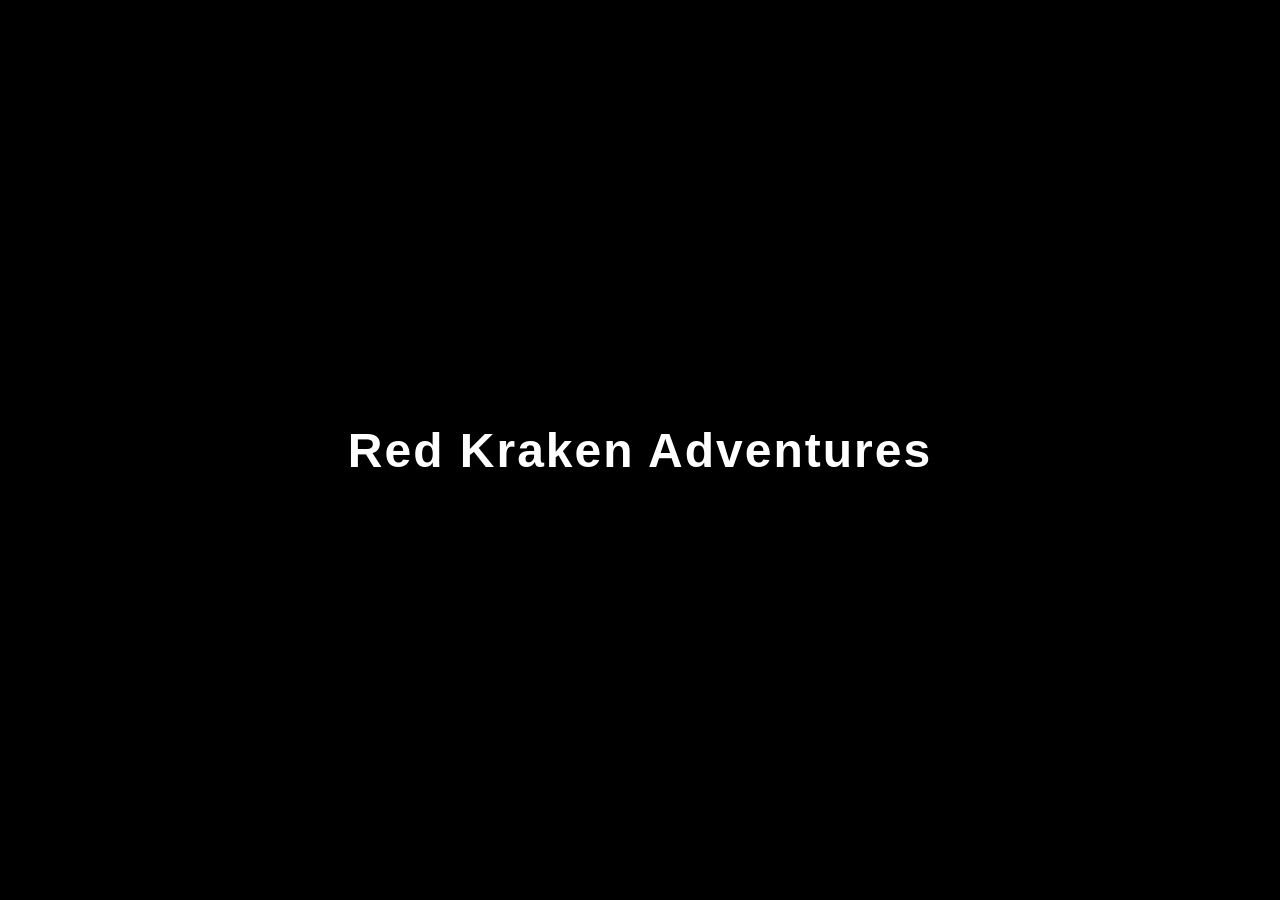
==== index.html @ 84e91ad6 "Add files via upload" ====
<!DOCTYPE html>
<html lang="en">
<head>
    <meta charset="UTF-8">
    <meta name="viewport" content="width=device-width, initial-scale=1.0">
    <title>Red Kraken Adventures</title>
    <link rel="stylesheet" href="style.css">
</head>
<body>
    <h1>Red Kraken Adventures</h1>
</body>
</html>
---- style.css ----
body {
    background-color: #000000;
    color: #ffffff;
    font-family: Arial, Helvetica, sans-serif;
    margin: 0;
    padding: 0;
    display: flex;
    justify-content: center;
    align-items: center;
    height: 100vh;
    text-align: center;
}

h1 {
    font-size: 3rem;
    letter-spacing: 2px;
}
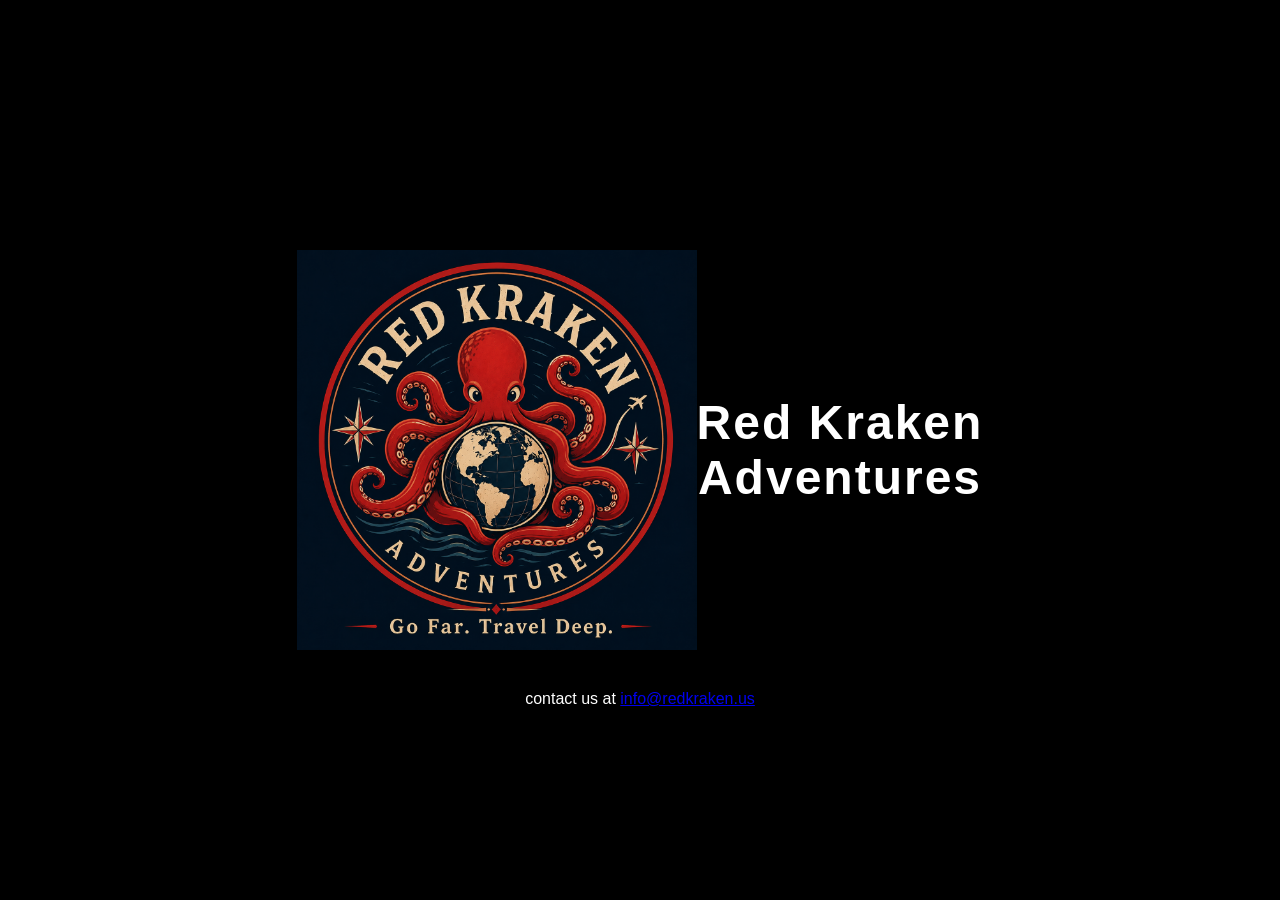
==== commit 4cdf069b: "updated test" ====
--- a/index.html
+++ b/index.html
@@ -3,10 +3,15 @@
 <head>
     <meta charset="UTF-8">
     <meta name="viewport" content="width=device-width, initial-scale=1.0">
-    <title>Red Kraken Adventures</title>
+    <title>Red Kraken lo Adventures</title>
     <link rel="stylesheet" href="style.css">
 </head>
 <body>
-    <h1>Red Kraken Adventures</h1>
+    <img src="images/logo.png" alt="Red Kraken" width="400" height="400">
+    <h1>Red Kraken<BR>Adventures</h1>
+
+<p></p>
+
+    <p class="contact-line">contact us at <a href="mailto:info@redkraken.us">info@redkraken.us</a></p>
 </body>
 </html>
--- a/style.css
+++ b/style.css
@@ -15,3 +15,12 @@
     font-size: 3rem;
     letter-spacing: 2px;
 }
+
+.contact-line {
+    position: fixed;
+    bottom: 2in;
+    left: 0;
+    width: 100%;
+    margin: 0;
+    text-align: center;
+}
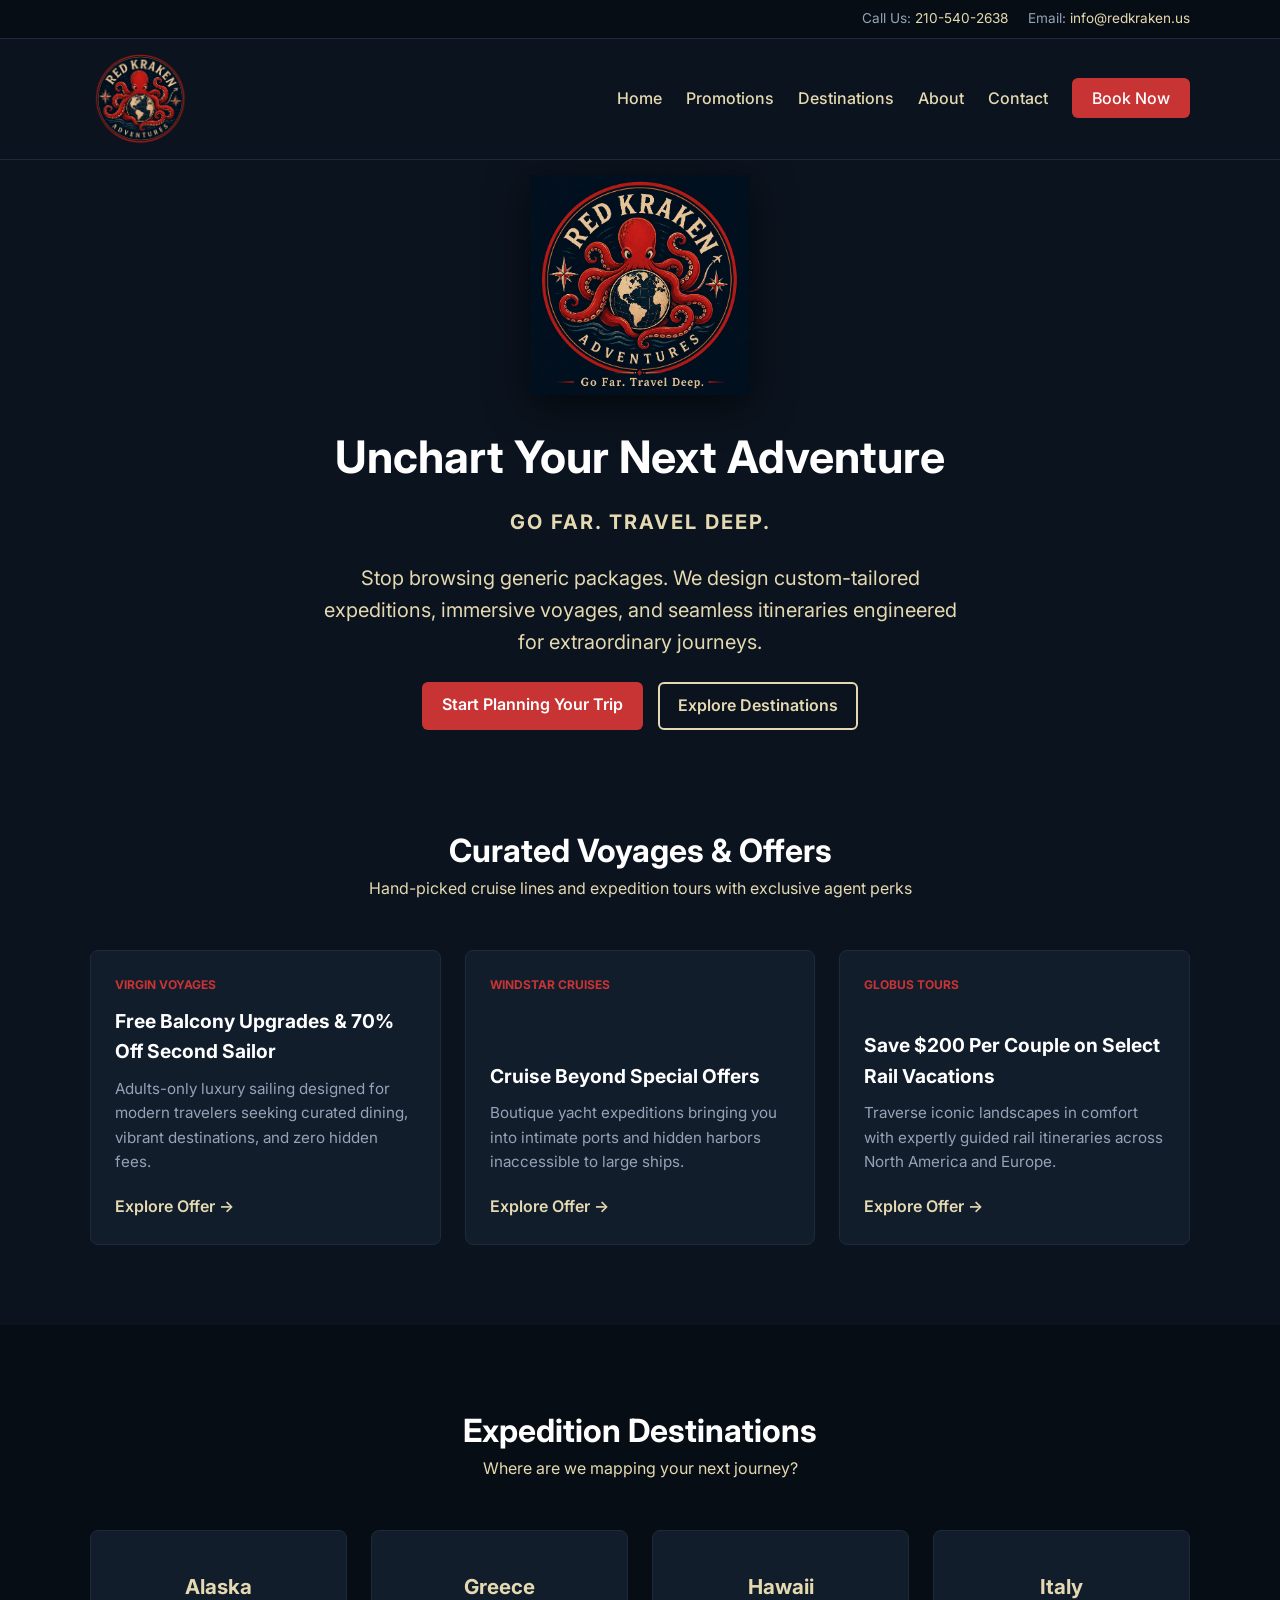
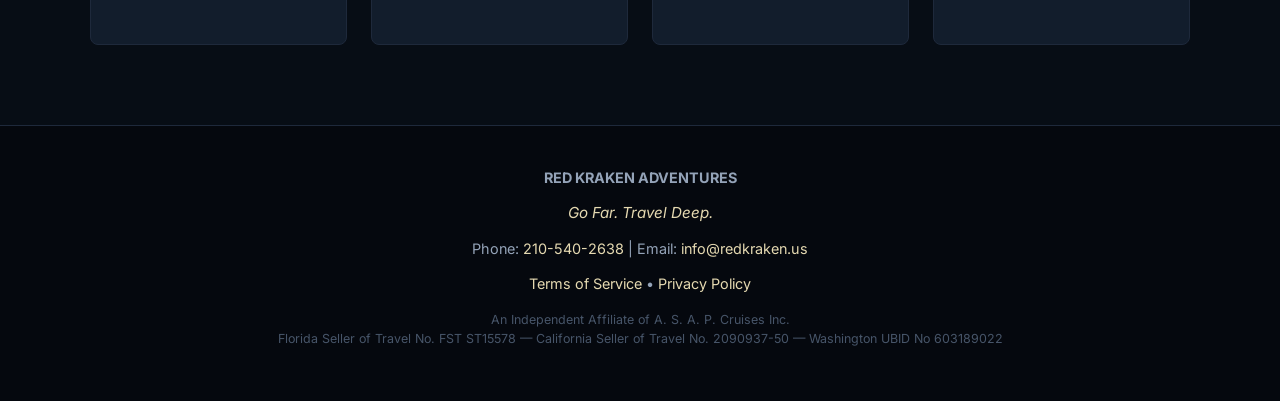
==== commit 327ec044: "updated again with gemeni help" ====
--- a/index.html
+++ b/index.html
@@ -1,17 +1,141 @@
 <!DOCTYPE html>
 <html lang="en">
 <head>
-    <meta charset="UTF-8">
-    <meta name="viewport" content="width=device-width, initial-scale=1.0">
-    <title>Red Kraken lo Adventures</title>
-    <link rel="stylesheet" href="style.css">
+  <meta charset="UTF-8" />
+  <meta name="viewport" content="width=device-width, initial-scale=1.0" />
+  <title>Red Kraken Adventures | Go Far. Travel Deep.</title>
+  <meta name="description" content="Red Kraken Adventures — Go Far. Travel Deep. We curate custom expeditions, luxury voyages, and tailor-made adventure itineraries." />
+  <link rel="stylesheet" href="style.css" />
+  <link rel="preconnect" href="https://fonts.googleapis.com">
+  <link rel="preconnect" href="https://fonts.gstatic.com" crossorigin>
+  <link href="https://fonts.googleapis.com/css2?family=Inter:wght@300;400;600;700&display=swap" rel="stylesheet">
 </head>
 <body>
-    <img src="images/logo.png" alt="Red Kraken" width="400" height="400">
-    <h1>Red Kraken<BR>Adventures</h1>
 
-<p></p>
+  <!-- Top Utility Bar -->
+  <div class="top-bar">
+    <div class="container top-bar-content">
+      <span>Call Us: <a href="tel:2105402638">210-540-2638</a></span>
+      <span>Email: <a href="mailto:info@redkraken.us">info@redkraken.us</a></span>
+    </div>
+  </div>
 
-    <p class="contact-line">contact us at <a href="mailto:info@redkraken.us">info@redkraken.us</a></p>
+  <!-- Header & Navigation -->
+  <header class="navbar">
+    <div class="container nav-container">
+      <a href="/" class="brand-logo">
+        <img src="images/smlogo.png" alt="Red Kraken Adventures" class="logo-img" />
+      </a>
+      <nav>
+        <ul class="nav-links">
+          <li><a href="#home">Home</a></li>
+          <li><a href="#promotions">Promotions</a></li>
+          <li><a href="#destinations">Destinations</a></li>
+          <li><a href="#about">About</a></li>
+          <li><a href="#contact">Contact</a></li>
+          <li><a href="https://tap6.myagentgenie.com/redkraken/advanced-travel-search/" class="btn-primary">Book Now</a></li>
+        </ul>
+      </nav>
+    </div>
+  </header>
+
+  <!-- Hero Section -->
+  <section id="home" class="hero">
+    <div class="hero-overlay"></div>
+    <div class="hero-content">
+      <!-- Large Featured Artwork Display -->
+      <div class="hero-logo-wrapper">
+        <img src="images/logo with tag.png" alt="Red Kraken Adventures Emblem" class="hero-logo-img" />
+      </div>
+      
+      <h1>Unchart Your Next Adventure</h1>
+      <p class="tagline">Go Far. Travel Deep.</p>
+      <p class="hero-subtext">Stop browsing generic packages. We design custom-tailored expeditions, immersive voyages, and seamless itineraries engineered for extraordinary journeys.</p>
+      
+      <div class="hero-buttons">
+        <a href="#contact" class="btn-primary">Start Planning Your Trip</a>
+        <a href="https://tap6.myagentgenie.com/redkraken/advanced-travel-search/" class="btn-secondary">Explore Destinations</a>
+      </div>
+    </div>
+  </section>
+
+  <!-- Featured Offers Section -->
+  <section id="promotions" class="section">
+    <div class="container">
+      <div class="section-title">
+        <h2>Curated Voyages & Offers</h2>
+        <p>Hand-picked cruise lines and expedition tours with exclusive agent perks</p>
+      </div>
+
+      <div class="grid cards-grid">
+        <!-- Card 1 -->
+        <div class="card">
+          <div class="card-badge">Virgin Voyages</div>
+          <div class="card-body">
+            <h3>Free Balcony Upgrades & 70% Off Second Sailor</h3>
+            <p>Adults-only luxury sailing designed for modern travelers seeking curated dining, vibrant destinations, and zero hidden fees.</p>
+            <a href="https://tap6.myagentgenie.com/redkraken/offers/?type=cruise" class="card-link">Explore Offer &rarr;</a>
+          </div>
+        </div>
+
+        <!-- Card 2 -->
+        <div class="card">
+          <div class="card-badge">Windstar Cruises</div>
+          <div class="card-body">
+            <h3>Cruise Beyond Special Offers</h3>
+            <p>Boutique yacht expeditions bringing you into intimate ports and hidden harbors inaccessible to large ships.</p>
+            <a href="https://tap6.myagentgenie.com/redkraken/offers/?type=cruise" class="card-link">Explore Offer &rarr;</a>
+          </div>
+        </div>
+
+        <!-- Card 3 -->
+        <div class="card">
+          <div class="card-badge">Globus Tours</div>
+          <div class="card-body">
+            <h3>Save $200 Per Couple on Select Rail Vacations</h3>
+            <p>Traverse iconic landscapes in comfort with expertly guided rail itineraries across North America and Europe.</p>
+            <a href="https://tap6.myagentgenie.com/redkraken/offers/?type=tour" class="card-link">Explore Offer &rarr;</a>
+          </div>
+        </div>
+      </div>
+    </div>
+  </section>
+
+  <!-- Popular Destinations Grid -->
+  <section id="destinations" class="section bg-alt">
+    <div class="container">
+      <div class="section-title">
+        <h2>Expedition Destinations</h2>
+        <p>Where are we mapping your next journey?</p>
+      </div>
+
+      <div class="grid destinations-grid">
+        <div class="dest-card"><h3>Alaska</h3></div>
+        <div class="dest-card"><h3>Greece</h3></div>
+        <div class="dest-card"><h3>Hawaii</h3></div>
+        <div class="dest-card"><h3>Italy</h3></div>
+      </div>
+    </div>
+  </section>
+
+  <!-- Footer -->
+  <footer id="contact" class="footer">
+    <div class="container footer-content">
+      <p><strong>RED KRAKEN ADVENTURES</strong></p>
+      <p class="footer-tagline">Go Far. Travel Deep.</p>
+      <p>Phone: <a href="tel:2105402638">210-540-2638</a> | Email: <a href="mailto:info@redkraken.us">info@redkraken.us</a></p>
+      
+      <p class="footer-links">
+        <a href="https://tap6.myagentgenie.com/redkraken/terms-of-service">Terms of Service</a> • 
+        <a href="https://tap6.myagentgenie.com/redkraken/privacy-policy">Privacy Policy</a>
+      </p>
+
+      <p class="legal-text">
+        An Independent Affiliate of A. S. A. P. Cruises Inc. <br />
+        Florida Seller of Travel No. FST ST15578 — California Seller of Travel No. 2090937-50 — Washington UBID No 603189022
+      </p>
+    </div>
+  </footer>
+
 </body>
-</html>
+</html>
--- a/style.css
+++ b/style.css
@@ -1,26 +1,348 @@
+/* Color Palette & Global Reset */
+:root {
+  /* Exact deep navy background matched from your logo */
+  --bg-navy: #0B131E; 
+  --bg-navy-card: #121D2C;     /* Slightly lighter dark navy for cards & sections */
+  
+  /* Brand colors derived from logo elements */
+  --kraken-red: #C83434;        /* Deep crimson red from the octopus */
+  --kraken-red-hover: #A72828;
+  --kraken-beige: #E5D9B1;      /* Vintage parchment beige from the logo text */
+  
+  /* Text & Border Colors for Dark Mode */
+  --text-main: #E2E8F0;
+  --text-muted: #94A3B8;
+  --border-color: #1E293B;
+}
+
+* {
+  box-sizing: border-box;
+  margin: 0;
+  padding: 0;
+}
+
 body {
-    background-color: #000000;
-    color: #ffffff;
-    font-family: Arial, Helvetica, sans-serif;
-    margin: 0;
-    padding: 0;
-    display: flex;
-    justify-content: center;
-    align-items: center;
-    height: 100vh;
-    text-align: center;
-}
-
-h1 {
-    font-size: 3rem;
-    letter-spacing: 2px;
-}
-
-.contact-line {
-    position: fixed;
-    bottom: 2in;
-    left: 0;
-    width: 100%;
-    margin: 0;
-    text-align: center;
-}
+  font-family: 'Inter', system-ui, -apple-system, sans-serif;
+  color: var(--text-main);
+  background-color: var(--bg-navy);
+  line-height: 1.6;
+}
+
+.container {
+  max-width: 1140px;
+  margin: 0 auto;
+  padding: 0 20px;
+}
+
+/* Top Utility Bar */
+.top-bar {
+  background-color: #070D15;
+  color: var(--text-muted);
+  font-size: 0.85rem;
+  padding: 8px 0;
+  border-bottom: 1px solid var(--border-color);
+}
+
+.top-bar-content {
+  display: flex;
+  justify-content: flex-end;
+  gap: 20px;
+}
+
+.top-bar a {
+  color: var(--kraken-beige);
+  text-decoration: none;
+}
+
+.top-bar a:hover {
+  color: #ffffff;
+}
+
+/* Navbar */
+.navbar {
+  background-color: var(--bg-navy);
+  border-bottom: 1px solid var(--border-color);
+  position: sticky;
+  top: 0;
+  z-index: 1000;
+}
+
+.nav-container {
+  display: flex;
+  justify-content: space-between;
+  align-items: center;
+  height: 120px; /* Expanded height to accommodate the larger circular logo */
+}
+
+/* Logo Styling */
+.brand-logo {
+  display: flex;
+  align-items: center;
+  text-decoration: none;
+}
+
+.logo-img {
+  max-height: 95px; /* Enlarged logo display */
+  width: auto;
+  display: block;
+  object-fit: contain;
+}
+
+.nav-links {
+  display: flex;
+  list-style: none;
+  align-items: center;
+  gap: 24px;
+}
+
+.nav-links a {
+  text-decoration: none;
+  color: var(--kraken-beige);
+  font-weight: 500;
+  font-size: 1rem;
+  transition: color 0.2s ease;
+}
+
+.nav-links a:hover {
+  color: var(--kraken-red);
+}
+
+/* Buttons */
+.btn-primary {
+  background-color: var(--kraken-red);
+  color: #ffffff !important;
+  padding: 10px 20px;
+  border-radius: 6px;
+  font-weight: 600;
+  text-decoration: none;
+  transition: background 0.2s ease;
+}
+
+.btn-primary:hover {
+  background-color: var(--kraken-red-hover);
+}
+
+.btn-secondary {
+  background-color: transparent;
+  color: var(--kraken-beige);
+  border: 2px solid var(--kraken-beige);
+  padding: 9px 18px;
+  border-radius: 6px;
+  font-weight: 600;
+  text-decoration: none;
+  transition: all 0.2s ease;
+}
+
+.btn-secondary:hover {
+  background-color: var(--kraken-beige);
+  color: var(--bg-navy);
+}
+
+/* Hero Section */
+.hero {
+  position: relative;
+  background: url('https://images.unsplash.com/photo-1507525428034-b723cf961d3e?auto=format&fit=crop&w=1600&q=80') center/cover no-repeat;
+  height: 65vh;
+  min-height: 450px;
+  display: flex;
+  align-items: center;
+  justify-content: center;
+  text-align: center;
+  color: #ffffff;
+}
+
+.hero-overlay {
+  position: absolute;
+  inset: 0;
+  background: rgba(11, 19, 30, 0.75); /* Navy overlay over background image */
+}
+
+.hero-content {
+  position: relative;
+  z-index: 1;
+  max-width: 700px;
+  padding: 0 20px;
+}
+
+.hero-content h1 {
+  font-size: 2.8rem;
+  font-weight: 700;
+  margin-bottom: 12px;
+  color: #ffffff;
+}
+
+.hero-content p {
+  font-size: 1.25rem;
+  margin-bottom: 24px;
+  color: var(--kraken-beige);
+}
+
+.hero-buttons {
+  display: flex;
+  gap: 15px;
+  justify-content: center;
+}
+
+/* Layout & Grid Framework */
+.section {
+  padding: 80px 0;
+  background-color: var(--bg-navy);
+}
+
+.bg-alt {
+  background-color: #070D15; /* Subtle dark alternate section background */
+}
+
+.section-title {
+  text-align: center;
+  margin-bottom: 48px;
+}
+
+.section-title h2 {
+  font-size: 2rem;
+  color: #ffffff;
+}
+
+.section-title p {
+  color: var(--kraken-beige);
+}
+
+.grid {
+  display: grid;
+  gap: 24px;
+}
+
+.cards-grid {
+  grid-template-columns: repeat(auto-fit, minmax(300px, 1fr));
+}
+
+/* Cards */
+.card {
+  border: 1px solid var(--border-color);
+  border-radius: 8px;
+  padding: 24px;
+  background-color: var(--bg-navy-card);
+  display: flex;
+  flex-direction: column;
+  justify-content: space-between;
+  transition: transform 0.2s ease, box-shadow 0.2s ease;
+}
+
+.card:hover {
+  transform: translateY(-4px);
+  box-shadow: 0 10px 25px -5px rgba(0, 0, 0, 0.5);
+}
+
+.card-badge {
+  font-size: 0.75rem;
+  font-weight: 700;
+  text-transform: uppercase;
+  color: var(--kraken-red);
+  margin-bottom: 12px;
+}
+
+.card h3 {
+  font-size: 1.2rem;
+  margin-bottom: 10px;
+  color: #ffffff;
+}
+
+.card p {
+  color: var(--text-muted);
+  font-size: 0.95rem;
+  margin-bottom: 20px;
+}
+
+.card-link {
+  color: var(--kraken-beige);
+  font-weight: 600;
+  text-decoration: none;
+}
+
+.card-link:hover {
+  color: var(--kraken-red);
+}
+
+/* Destination Cards */
+.destinations-grid {
+  grid-template-columns: repeat(auto-fit, minmax(220px, 1fr));
+}
+
+.dest-card {
+  background-color: var(--bg-navy-card);
+  border: 1px solid var(--border-color);
+  color: var(--kraken-beige);
+  padding: 40px 20px;
+  border-radius: 8px;
+  text-align: center;
+  font-size: 1.1rem;
+  transition: border-color 0.2s ease;
+}
+
+.dest-card:hover {
+  border-color: var(--kraken-red);
+}
+
+/* Footer */
+.footer {
+  background-color: #05080E;
+  color: var(--text-muted);
+  padding: 40px 0;
+  text-align: center;
+  font-size: 0.9rem;
+  border-top: 1px solid var(--border-color);
+}
+
+.footer a {
+  color: var(--kraken-beige);
+  text-decoration: none;
+}
+
+.footer a:hover {
+  color: var(--kraken-red);
+}
+
+.footer-content > * {
+  margin-bottom: 12px;
+}
+
+.legal-text {
+  font-size: 0.78rem;
+  color: #475569;
+  margin-top: 16px;
+  line-height: 1.5;
+}
+
+/* Hero Large Logo Styling */
+.hero-logo-wrapper {
+  margin-bottom: 20px;
+}
+
+.hero-logo-img {
+  width: 220px;            /* Substantial display size for artwork detail */
+  height: auto;
+  max-width: 80vw;
+  filter: drop-shadow(0 10px 20px rgba(0,0,0,0.6));
+}
+
+/* Tagline Typography */
+.tagline {
+  font-size: 1.4rem;
+  font-weight: 700;
+  color: var(--kraken-beige);
+  text-transform: uppercase;
+  letter-spacing: 2px;
+  margin-bottom: 12px;
+}
+
+.hero-subtext {
+  font-size: 1.1rem;
+  color: var(--text-main);
+  margin-bottom: 28px;
+}
+
+.footer-tagline {
+  color: var(--kraken-beige);
+  font-style: italic;
+  font-size: 0.95rem;
+}
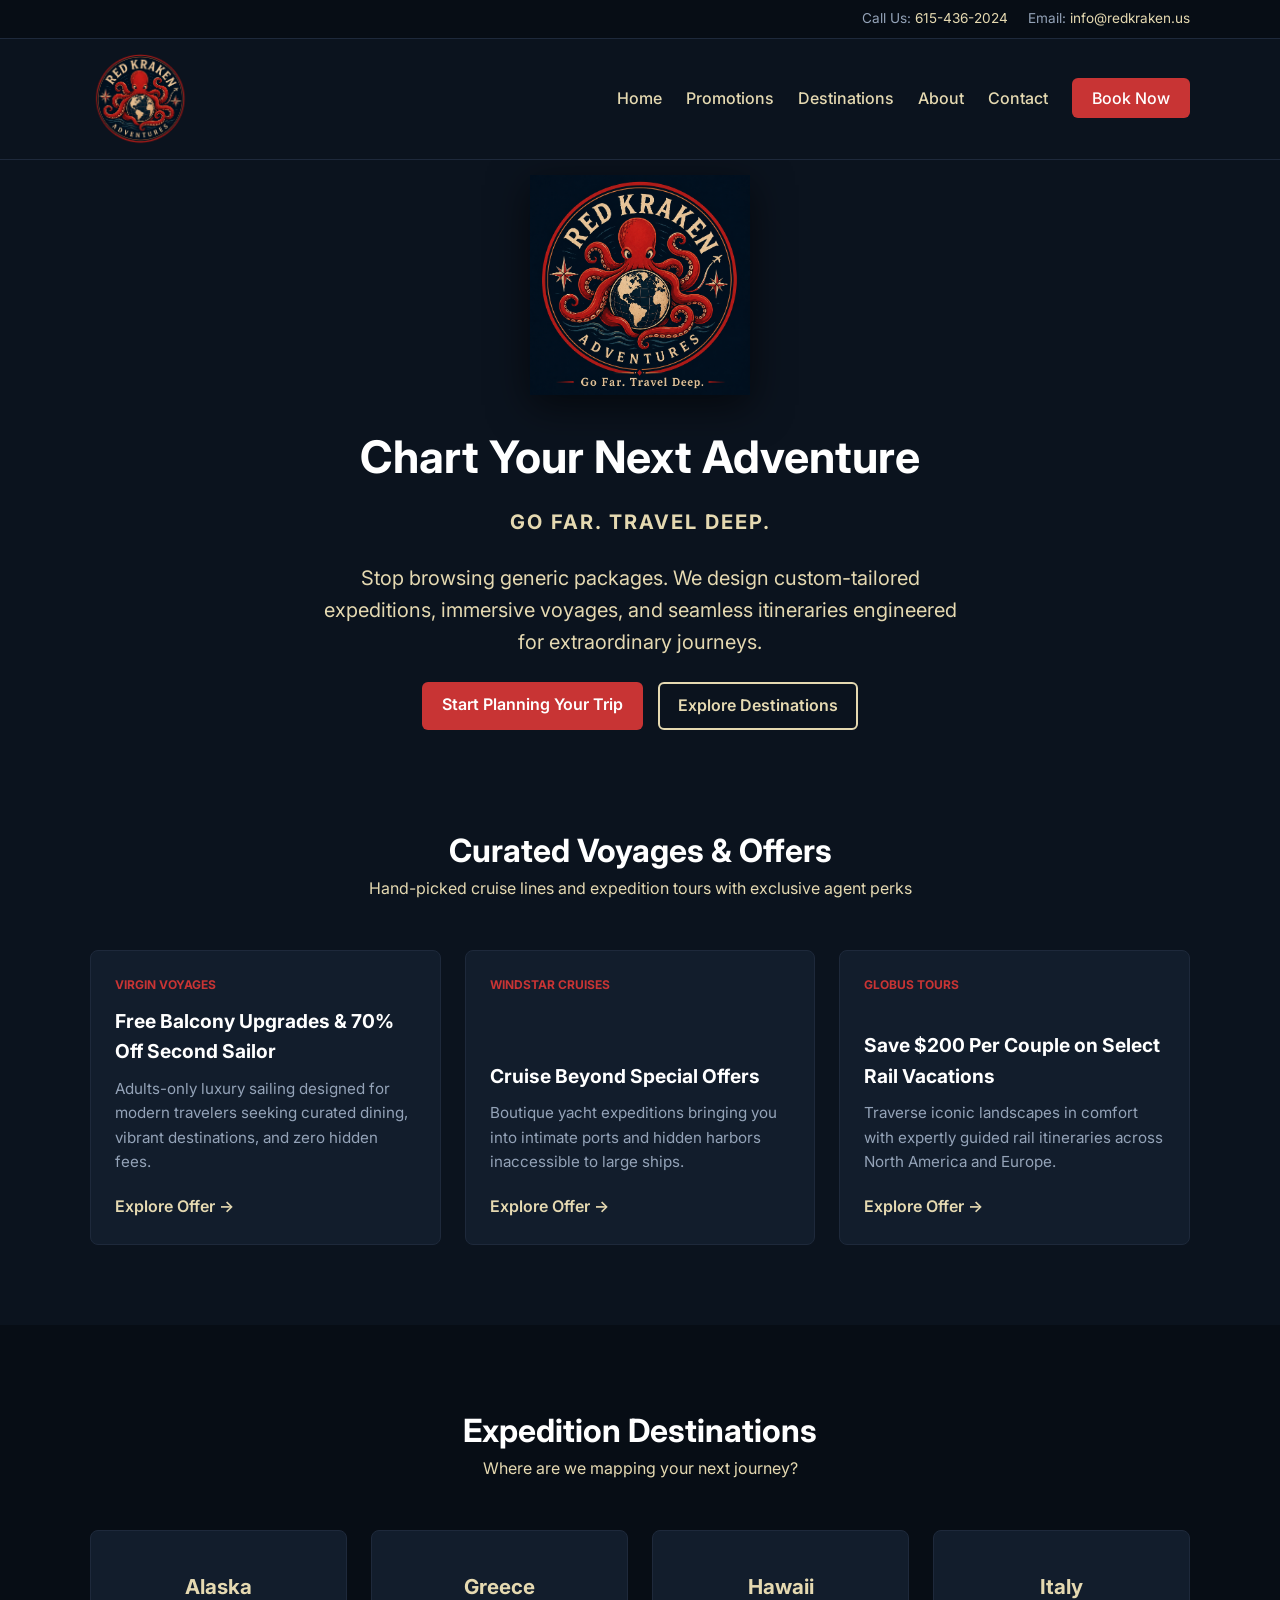
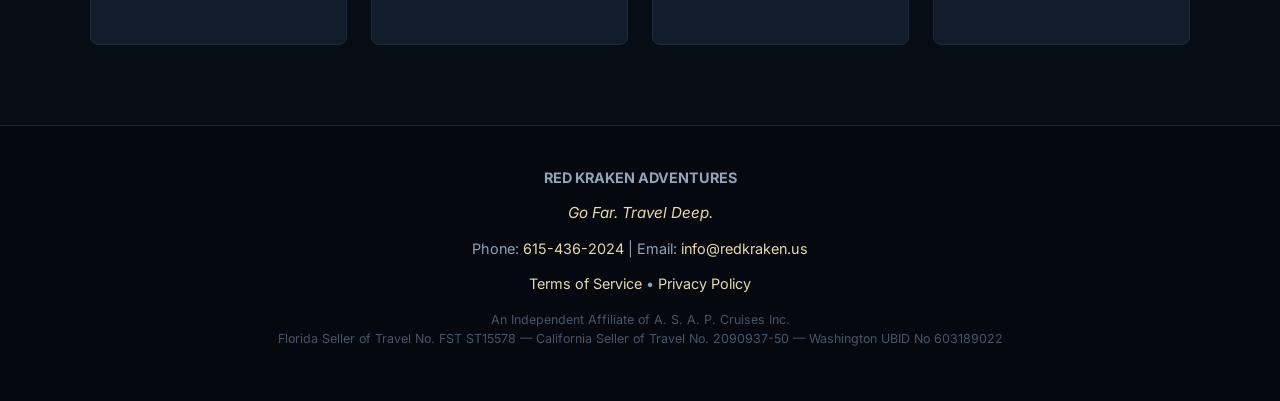
==== commit e072a493: "new number who dis" ====
--- a/index.html
+++ b/index.html
@@ -5,7 +5,7 @@
   <meta name="viewport" content="width=device-width, initial-scale=1.0" />
   <title>Red Kraken Adventures | Go Far. Travel Deep.</title>
   <meta name="description" content="Red Kraken Adventures — Go Far. Travel Deep. We curate custom expeditions, luxury voyages, and tailor-made adventure itineraries." />
-  <link rel="stylesheet" href="style.css" />
+  <link rel="stylesheet" href="./style.css" />
   <link rel="preconnect" href="https://fonts.googleapis.com">
   <link rel="preconnect" href="https://fonts.gstatic.com" crossorigin>
   <link href="https://fonts.googleapis.com/css2?family=Inter:wght@300;400;600;700&display=swap" rel="stylesheet">
@@ -15,7 +15,7 @@
   <!-- Top Utility Bar -->
   <div class="top-bar">
     <div class="container top-bar-content">
-      <span>Call Us: <a href="tel:2105402638">210-540-2638</a></span>
+      <span>Call Us: <a href="tel:6154362024">615-436-2024</a></span>
       <span>Email: <a href="mailto:info@redkraken.us">info@redkraken.us</a></span>
     </div>
   </div>
@@ -48,7 +48,7 @@
         <img src="images/logo with tag.png" alt="Red Kraken Adventures Emblem" class="hero-logo-img" />
       </div>
       
-      <h1>Unchart Your Next Adventure</h1>
+      <h1>Chart Your Next Adventure</h1>
       <p class="tagline">Go Far. Travel Deep.</p>
       <p class="hero-subtext">Stop browsing generic packages. We design custom-tailored expeditions, immersive voyages, and seamless itineraries engineered for extraordinary journeys.</p>
       
@@ -123,7 +123,7 @@
     <div class="container footer-content">
       <p><strong>RED KRAKEN ADVENTURES</strong></p>
       <p class="footer-tagline">Go Far. Travel Deep.</p>
-      <p>Phone: <a href="tel:2105402638">210-540-2638</a> | Email: <a href="mailto:info@redkraken.us">info@redkraken.us</a></p>
+      <p>Phone: <a href="tel:6154362024">615-436-2024</a> | Email: <a href="mailto:info@redkraken.us">info@redkraken.us</a></p>
       
       <p class="footer-links">
         <a href="https://tap6.myagentgenie.com/redkraken/terms-of-service">Terms of Service</a> • 
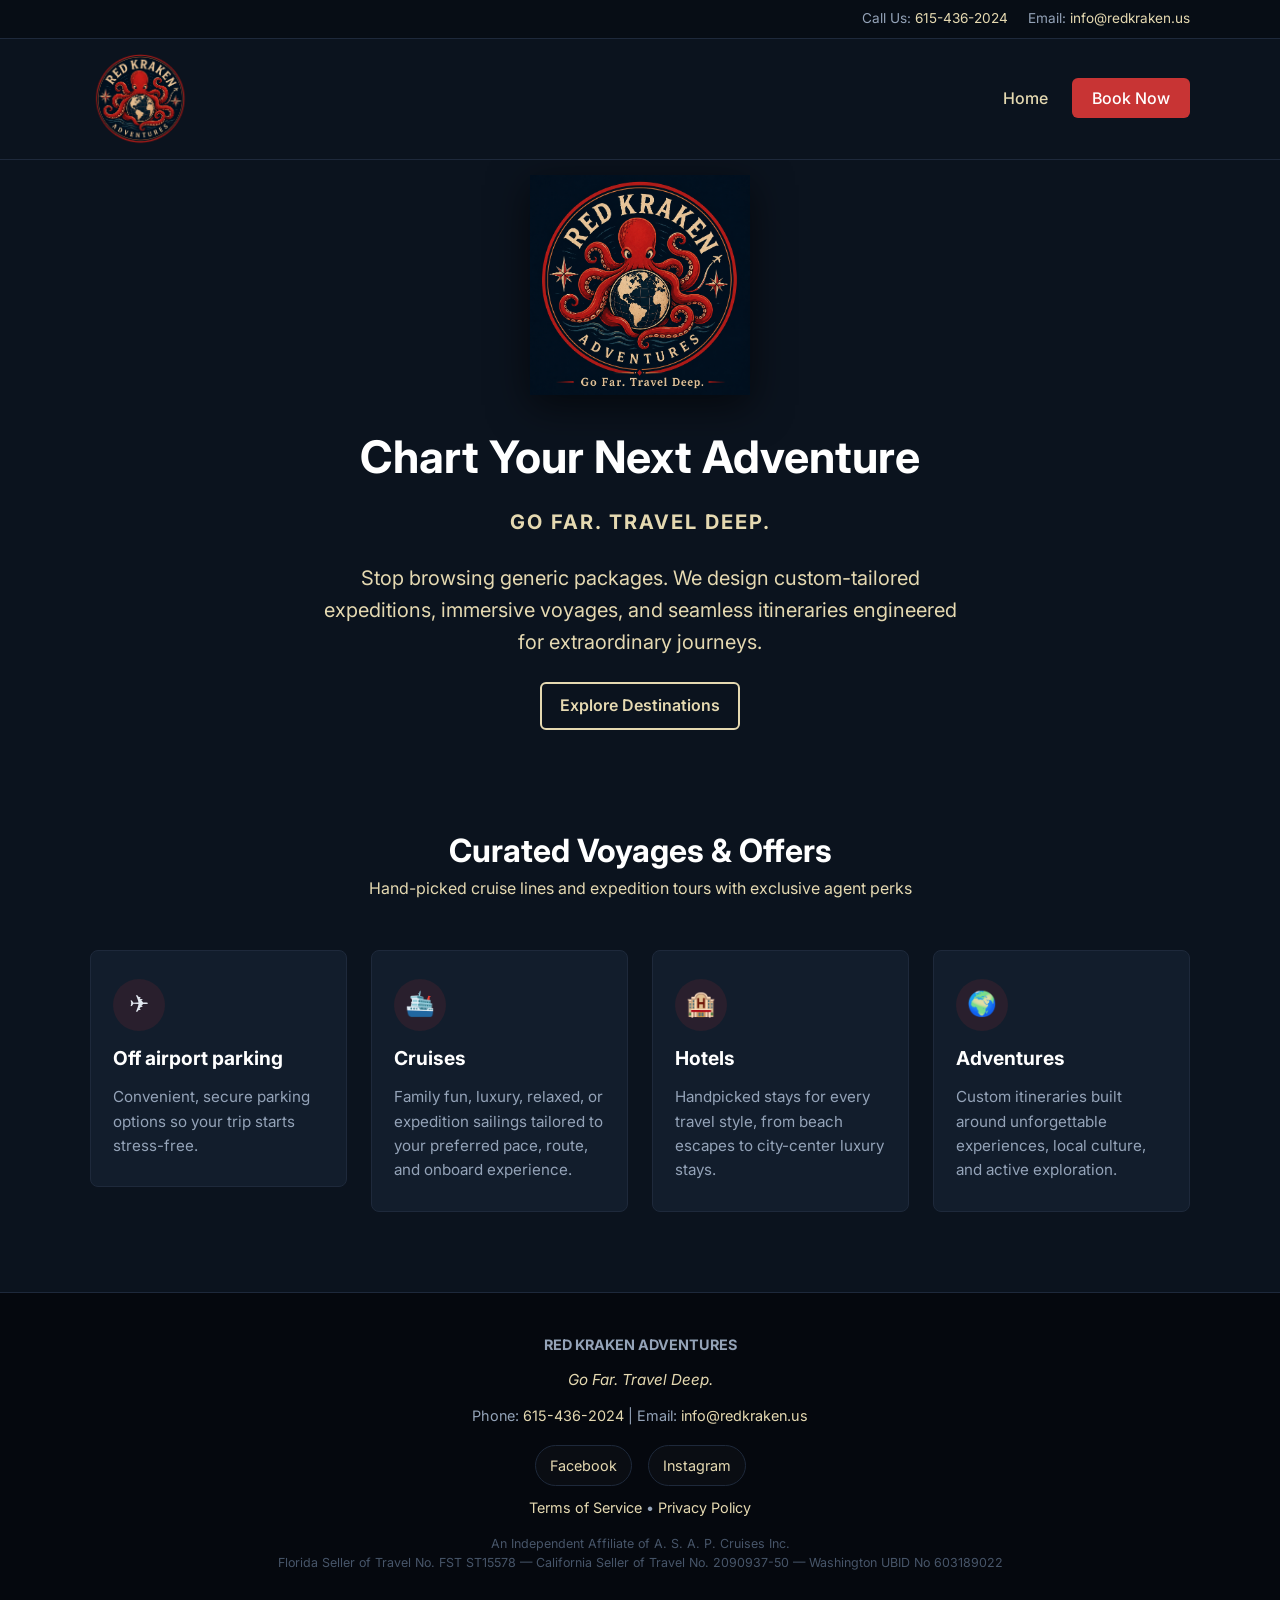
==== commit 16701206: "Sept update" ====
--- a/index.html
+++ b/index.html
@@ -29,10 +29,6 @@
       <nav>
         <ul class="nav-links">
           <li><a href="#home">Home</a></li>
-          <li><a href="#promotions">Promotions</a></li>
-          <li><a href="#destinations">Destinations</a></li>
-          <li><a href="#about">About</a></li>
-          <li><a href="#contact">Contact</a></li>
           <li><a href="https://tap6.myagentgenie.com/redkraken/advanced-travel-search/" class="btn-primary">Book Now</a></li>
         </ul>
       </nav>
@@ -53,7 +49,6 @@
       <p class="hero-subtext">Stop browsing generic packages. We design custom-tailored expeditions, immersive voyages, and seamless itineraries engineered for extraordinary journeys.</p>
       
       <div class="hero-buttons">
-        <a href="#contact" class="btn-primary">Start Planning Your Trip</a>
         <a href="https://tap6.myagentgenie.com/redkraken/advanced-travel-search/" class="btn-secondary">Explore Destinations</a>
       </div>
     </div>
@@ -67,53 +62,38 @@
         <p>Hand-picked cruise lines and expedition tours with exclusive agent perks</p>
       </div>
 
-      <div class="grid cards-grid">
-        <!-- Card 1 -->
-        <div class="card">
-          <div class="card-badge">Virgin Voyages</div>
-          <div class="card-body">
-            <h3>Free Balcony Upgrades & 70% Off Second Sailor</h3>
-            <p>Adults-only luxury sailing designed for modern travelers seeking curated dining, vibrant destinations, and zero hidden fees.</p>
-            <a href="https://tap6.myagentgenie.com/redkraken/offers/?type=cruise" class="card-link">Explore Offer &rarr;</a>
+      <div class="grid services-grid">
+        <a class="service-link" href="parking.html">
+          <div class="service-card">
+            <div class="service-card-icon">✈️</div>
+            <h3>Off airport parking</h3>
+            <p>Convenient, secure parking options so your trip starts stress-free.</p>
           </div>
-        </div>
+        </a>
 
-        <!-- Card 2 -->
-        <div class="card">
-          <div class="card-badge">Windstar Cruises</div>
-          <div class="card-body">
-            <h3>Cruise Beyond Special Offers</h3>
-            <p>Boutique yacht expeditions bringing you into intimate ports and hidden harbors inaccessible to large ships.</p>
-            <a href="https://tap6.myagentgenie.com/redkraken/offers/?type=cruise" class="card-link">Explore Offer &rarr;</a>
+        <a class="service-link" href="cruises.html">
+          <div class="service-card">
+            <div class="service-card-icon">🛳️</div>
+            <h3>Cruises</h3>
+            <p>Family fun, luxury, relaxed, or expedition sailings tailored to your preferred pace, route, and onboard experience.</p>
           </div>
-        </div>
+        </a>
 
-        <!-- Card 3 -->
-        <div class="card">
-          <div class="card-badge">Globus Tours</div>
-          <div class="card-body">
-            <h3>Save $200 Per Couple on Select Rail Vacations</h3>
-            <p>Traverse iconic landscapes in comfort with expertly guided rail itineraries across North America and Europe.</p>
-            <a href="https://tap6.myagentgenie.com/redkraken/offers/?type=tour" class="card-link">Explore Offer &rarr;</a>
+        <a class="service-link" href="hotels.html">
+          <div class="service-card">
+            <div class="service-card-icon">🏨</div>
+            <h3>Hotels</h3>
+            <p>Handpicked stays for every travel style, from beach escapes to city-center luxury stays.</p>
           </div>
-        </div>
-      </div>
-    </div>
-  </section>
+        </a>
 
-  <!-- Popular Destinations Grid -->
-  <section id="destinations" class="section bg-alt">
-    <div class="container">
-      <div class="section-title">
-        <h2>Expedition Destinations</h2>
-        <p>Where are we mapping your next journey?</p>
-      </div>
-
-      <div class="grid destinations-grid">
-        <div class="dest-card"><h3>Alaska</h3></div>
-        <div class="dest-card"><h3>Greece</h3></div>
-        <div class="dest-card"><h3>Hawaii</h3></div>
-        <div class="dest-card"><h3>Italy</h3></div>
+        <a class="service-link" href="adventures.html">
+          <div class="service-card">
+            <div class="service-card-icon">🌍</div>
+            <h3>Adventures</h3>
+            <p>Custom itineraries built around unforgettable experiences, local culture, and active exploration.</p>
+          </div>
+        </a>
       </div>
     </div>
   </section>
@@ -125,6 +105,11 @@
       <p class="footer-tagline">Go Far. Travel Deep.</p>
       <p>Phone: <a href="tel:6154362024">615-436-2024</a> | Email: <a href="mailto:info@redkraken.us">info@redkraken.us</a></p>
       
+      <div class="social-links" aria-label="Social media links">
+        <a href="https://www.facebook.com/profile.php?id=61593634439018" class="social-link" aria-label="Facebook" target="_blank" rel="noopener noreferrer">Facebook</a>
+        <a href="https://www.instagram.com/redkrakenadventures/" class="social-link" aria-label="Instagram" target="_blank" rel="noopener noreferrer">Instagram</a>
+      </div>
+
       <p class="footer-links">
         <a href="https://tap6.myagentgenie.com/redkraken/terms-of-service">Terms of Service</a> • 
         <a href="https://tap6.myagentgenie.com/redkraken/privacy-policy">Privacy Policy</a>
--- a/style.css
+++ b/style.css
@@ -212,54 +212,64 @@
   gap: 24px;
 }
 
-.cards-grid {
-  grid-template-columns: repeat(auto-fit, minmax(300px, 1fr));
-}
-
-/* Cards */
-.card {
+.services-grid {
+  grid-template-columns: repeat(auto-fit, minmax(220px, 1fr));
+}
+
+/* Service Cards */
+.service-card {
   border: 1px solid var(--border-color);
   border-radius: 8px;
-  padding: 24px;
+  padding: 28px 22px;
   background-color: var(--bg-navy-card);
   display: flex;
   flex-direction: column;
-  justify-content: space-between;
-  transition: transform 0.2s ease, box-shadow 0.2s ease;
-}
-
-.card:hover {
+  align-items: flex-start;
+  gap: 12px;
+  transition: transform 0.2s ease, box-shadow 0.2s ease, border-color 0.2s ease;
+}
+
+.service-card:hover {
   transform: translateY(-4px);
   box-shadow: 0 10px 25px -5px rgba(0, 0, 0, 0.5);
-}
-
-.card-badge {
-  font-size: 0.75rem;
-  font-weight: 700;
-  text-transform: uppercase;
-  color: var(--kraken-red);
-  margin-bottom: 12px;
-}
-
-.card h3 {
+  border-color: var(--kraken-red);
+}
+
+.service-card-icon {
+  width: 52px;
+  height: 52px;
+  display: grid;
+  place-items: center;
+  border-radius: 50%;
+  background-color: rgba(200, 52, 52, 0.12);
+  font-size: 1.5rem;
+}
+
+.service-card h3 {
   font-size: 1.2rem;
-  margin-bottom: 10px;
-  color: #ffffff;
-}
-
-.card p {
+  color: #ffffff;
+}
+
+.service-card p {
   color: var(--text-muted);
   font-size: 0.95rem;
-  margin-bottom: 20px;
-}
-
-.card-link {
+}
+
+/* Clickable service card wrapper */
+.service-link {
+  display: block;
+  text-decoration: none;
+  color: inherit;
+}
+
+/* Small CTA used inside cards */
+.service-cta {
   color: var(--kraken-beige);
   font-weight: 600;
   text-decoration: none;
 }
 
-.card-link:hover {
+.service-cta:hover {
   color: var(--kraken-red);
 }
 
@@ -306,6 +316,29 @@
   margin-bottom: 12px;
 }
 
+.social-links {
+  display: flex;
+  justify-content: center;
+  gap: 16px;
+  margin: 18px 0 10px;
+}
+
+.social-link {
+  display: inline-flex;
+  align-items: center;
+  justify-content: center;
+  padding: 8px 14px;
+  border: 1px solid var(--border-color);
+  border-radius: 999px;
+  background-color: rgba(255, 255, 255, 0.02);
+  transition: border-color 0.2s ease, color 0.2s ease;
+}
+
+.social-link:hover {
+  border-color: var(--kraken-red);
+  color: var(--kraken-red);
+}
+
 .legal-text {
   font-size: 0.78rem;
   color: #475569;
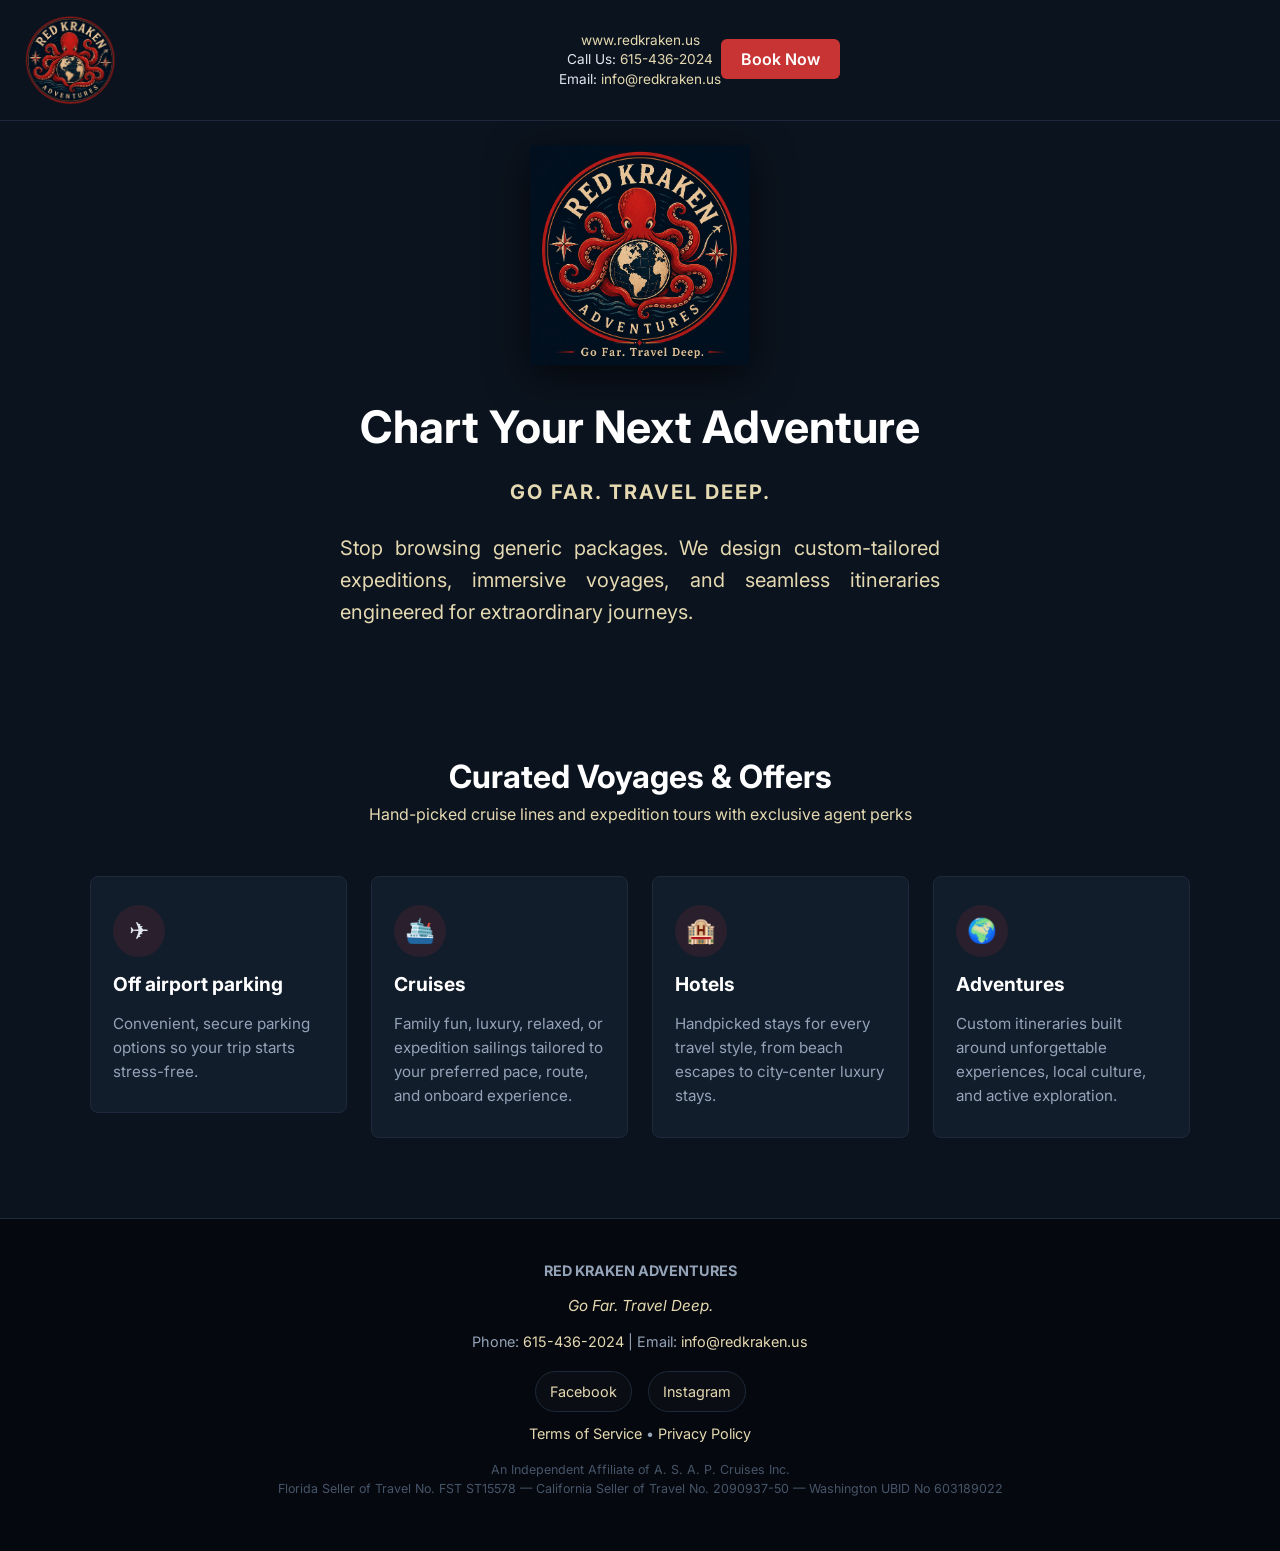
==== commit a92d5b02: "fixed header" ====
--- a/index.html
+++ b/index.html
@@ -12,28 +12,29 @@
 </head>
 <body>
 
-  <!-- Top Utility Bar -->
-  <div class="top-bar">
-    <div class="container top-bar-content">
-      <span>Call Us: <a href="tel:6154362024">615-436-2024</a></span>
-      <span>Email: <a href="mailto:info@redkraken.us">info@redkraken.us</a></span>
-    </div>
-  </div>
 
   <!-- Header & Navigation -->
-  <header class="navbar">
-    <div class="container nav-container">
-      <a href="/" class="brand-logo">
-        <img src="images/smlogo.png" alt="Red Kraken Adventures" class="logo-img" />
-      </a>
-      <nav>
-        <ul class="nav-links">
-          <li><a href="#home">Home</a></li>
-          <li><a href="https://tap6.myagentgenie.com/redkraken/advanced-travel-search/" class="btn-primary">Book Now</a></li>
-        </ul>
-      </nav>
+<header class="navbar">
+  <div class="head-left">
+
+    <a href="/" class="brand-logo">
+      <img src="images/smlogo.png" alt="Red Kraken Adventures" class="logo-img" />
+    </a>
+
+    <div class="head-mid">
+      <a href="https://www.redkraken.us" target="_blank" rel="noopener noreferrer">www.redkraken.us</a><br>
+      Call Us: <a href="tel:6154362024">615-436-2024</a><br>
+      Email: <a href="mailto:info@redkraken.us">info@redkraken.us</a>
     </div>
-  </header>
+
+    <nav>
+      <ul class="head-right">
+        <li><a href="https://tap6.myagentgenie.com/redkraken/advanced-travel-search/" class="btn-primary">Book Now</a></li>
+      </ul>
+    </nav>
+
+  </div>
+</header>
 
   <!-- Hero Section -->
   <section id="home" class="hero">
@@ -48,9 +49,7 @@
       <p class="tagline">Go Far. Travel Deep.</p>
       <p class="hero-subtext">Stop browsing generic packages. We design custom-tailored expeditions, immersive voyages, and seamless itineraries engineered for extraordinary journeys.</p>
       
-      <div class="hero-buttons">
-        <a href="https://tap6.myagentgenie.com/redkraken/advanced-travel-search/" class="btn-secondary">Explore Destinations</a>
-      </div>
+ 
     </div>
   </section>
 
--- a/style.css
+++ b/style.css
@@ -34,30 +34,6 @@
   padding: 0 20px;
 }
 
-/* Top Utility Bar */
-.top-bar {
-  background-color: #070D15;
-  color: var(--text-muted);
-  font-size: 0.85rem;
-  padding: 8px 0;
-  border-bottom: 1px solid var(--border-color);
-}
-
-.top-bar-content {
-  display: flex;
-  justify-content: flex-end;
-  gap: 20px;
-}
-
-.top-bar a {
-  color: var(--kraken-beige);
-  text-decoration: none;
-}
-
-.top-bar a:hover {
-  color: #ffffff;
-}
-
 /* Navbar */
 .navbar {
   background-color: var(--bg-navy);
@@ -67,11 +43,50 @@
   z-index: 1000;
 }
 
-.nav-container {
-  display: flex;
-  justify-content: space-between;
+/* Three-column header layout */
+.head-left {
+  display: grid;
+  grid-template-columns: 1fr auto 1fr; /* left | center | right */
   align-items: center;
-  height: 120px; /* Expanded height to accommodate the larger circular logo */
+  height: 120px; /* keep your existing height */
+  padding: 0 20px;
+}
+
+/* Left column (logo) */
+.brand-logo {
+  justify-self: start;
+}
+
+/* Center column (phone + email) */
+.head-mid {
+  justify-self: center;
+  text-align: center;
+  color: var(--text-light);
+  line-height: 1.4;
+  font-size: 0.85rem;
+  padding: 8px 0;
+}
+
+.head-mid a {
+  color: var(--kraken-beige);
+  text-decoration: none;
+}
+
+.head-mid a:hover {
+  color: #ffffff;
+}
+
+
+/* Right column (nav button) */
+.head-right {
+  justify-self: end;
+  list-style: none;
+  margin: 0;
+  padding: 0;
+}
+
+.head-right li {
+  display: inline-block;
 }
 
 /* Logo Styling */
@@ -142,8 +157,9 @@
 .hero {
   position: relative;
   background: url('https://images.unsplash.com/photo-1507525428034-b723cf961d3e?auto=format&fit=crop&w=1600&q=80') center/cover no-repeat;
-  height: 65vh;
-  min-height: 450px;
+  margin-top: 5px; /* header is 120px, give a little breathing room */
+  height: 545px; /* Adjusted height for a more immersive hero section */
+  min-height: 140px; 
   display: flex;
   align-items: center;
   justify-content: center;
@@ -161,7 +177,7 @@
   position: relative;
   z-index: 1;
   max-width: 700px;
-  padding: 0 20px;
+  padding: 0 10px;
 }
 
 .hero-content h1 {
@@ -175,6 +191,17 @@
   font-size: 1.25rem;
   margin-bottom: 24px;
   color: var(--kraken-beige);
+}
+
+.tagline {
+  text-align: center;
+}
+
+.hero-subtext {
+  text-align: justify;
+  text-justify: inter-word; /* optional but improves spacing */
+  max-width: 600px;
+  margin: 0 auto;
 }
 
 .hero-buttons {
